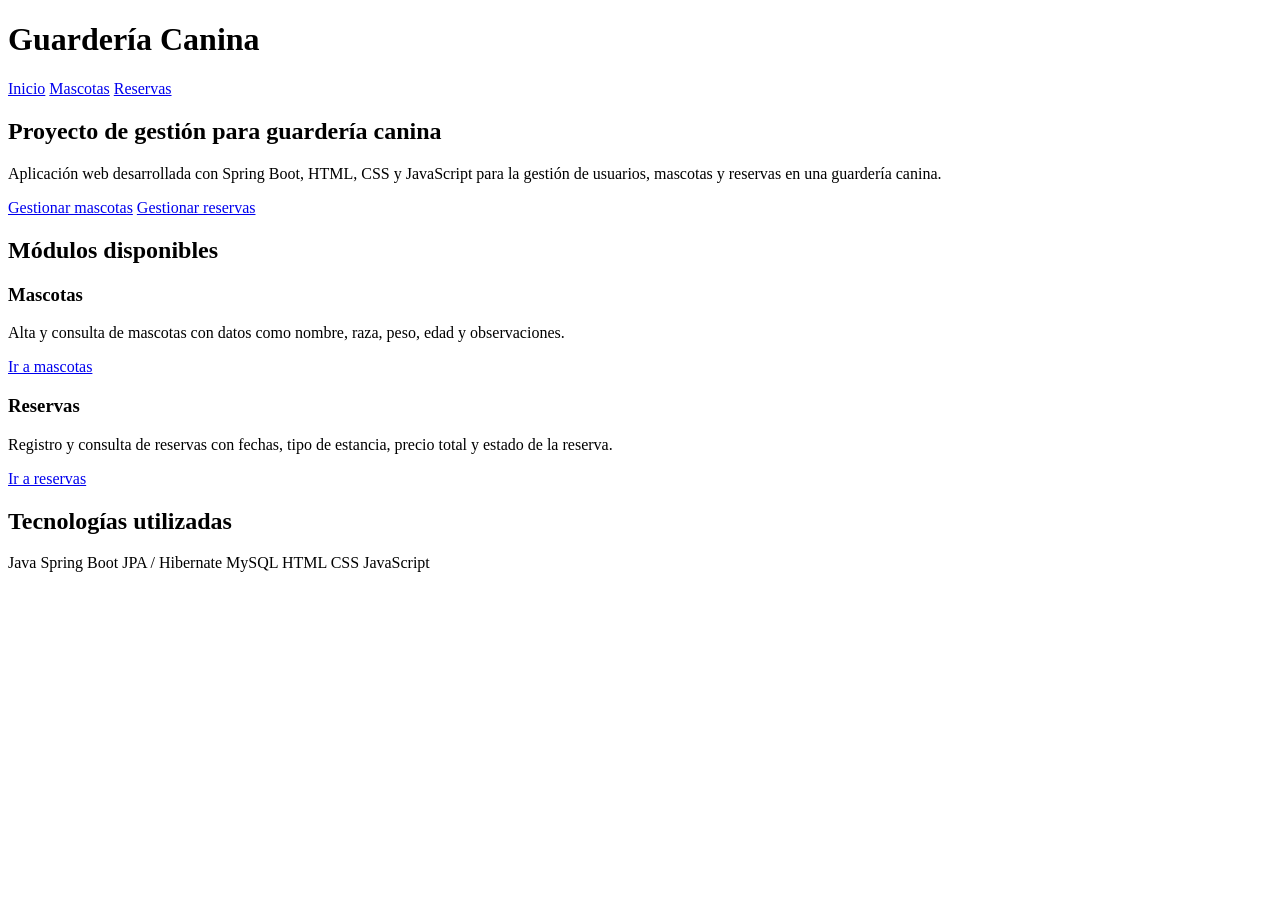
==== src/main/resources/static/index.html @ f05a2f2b "Primera versión proyecto final DAM" ====
<!DOCTYPE html>
<html lang="es">
<head>
    <meta charset="UTF-8">
    <meta name="viewport" content="width=device-width, initial-scale=1.0">
    <title>Guardería Canina</title>
    <link rel="stylesheet" href="/css/styles.css">
</head>
<body>

<header class="header">
    <div class="container">
        <h1>Guardería Canina</h1>
        <nav class="nav">
            <a href="/index.html" class="activo">Inicio</a>
            <a href="/mascotas.html">Mascotas</a>
            <a href="/reservas.html">Reservas</a>
        </nav>
    </div>
</header>

<main class="container">
    <section class="panel hero">
        <h2>Proyecto de gestión para guardería canina</h2>
        <p>
            Aplicación web desarrollada con Spring Boot, HTML, CSS y JavaScript
            para la gestión de usuarios, mascotas y reservas en una guardería canina.
        </p>

        <div class="hero-botones">
            <a href="/mascotas.html" class="btn-link">Gestionar mascotas</a>
            <a href="/reservas.html" class="btn-link">Gestionar reservas</a>
        </div>
    </section>

    <section class="panel">
        <h2>Módulos disponibles</h2>

        <div class="grid-inicio">
            <div class="card-inicio">
                <h3>Mascotas</h3>
                <p>
                    Alta y consulta de mascotas con datos como nombre, raza, peso,
                    edad y observaciones.
                </p>
                <a href="/mascotas.html" class="btn-link">Ir a mascotas</a>
            </div>

            <div class="card-inicio">
                <h3>Reservas</h3>
                <p>
                    Registro y consulta de reservas con fechas, tipo de estancia,
                    precio total y estado de la reserva.
                </p>
                <a href="/reservas.html" class="btn-link">Ir a reservas</a>
            </div>
        </div>
    </section>

    <section class="panel">
        <h2>Tecnologías utilizadas</h2>
        <div class="tecnologias">
            <span class="tag-tec">Java</span>
            <span class="tag-tec">Spring Boot</span>
            <span class="tag-tec">JPA / Hibernate</span>
            <span class="tag-tec">MySQL</span>
            <span class="tag-tec">HTML</span>
            <span class="tag-tec">CSS</span>
            <span class="tag-tec">JavaScript</span>
        </div>
    </section>
</main>

</body>
</html>
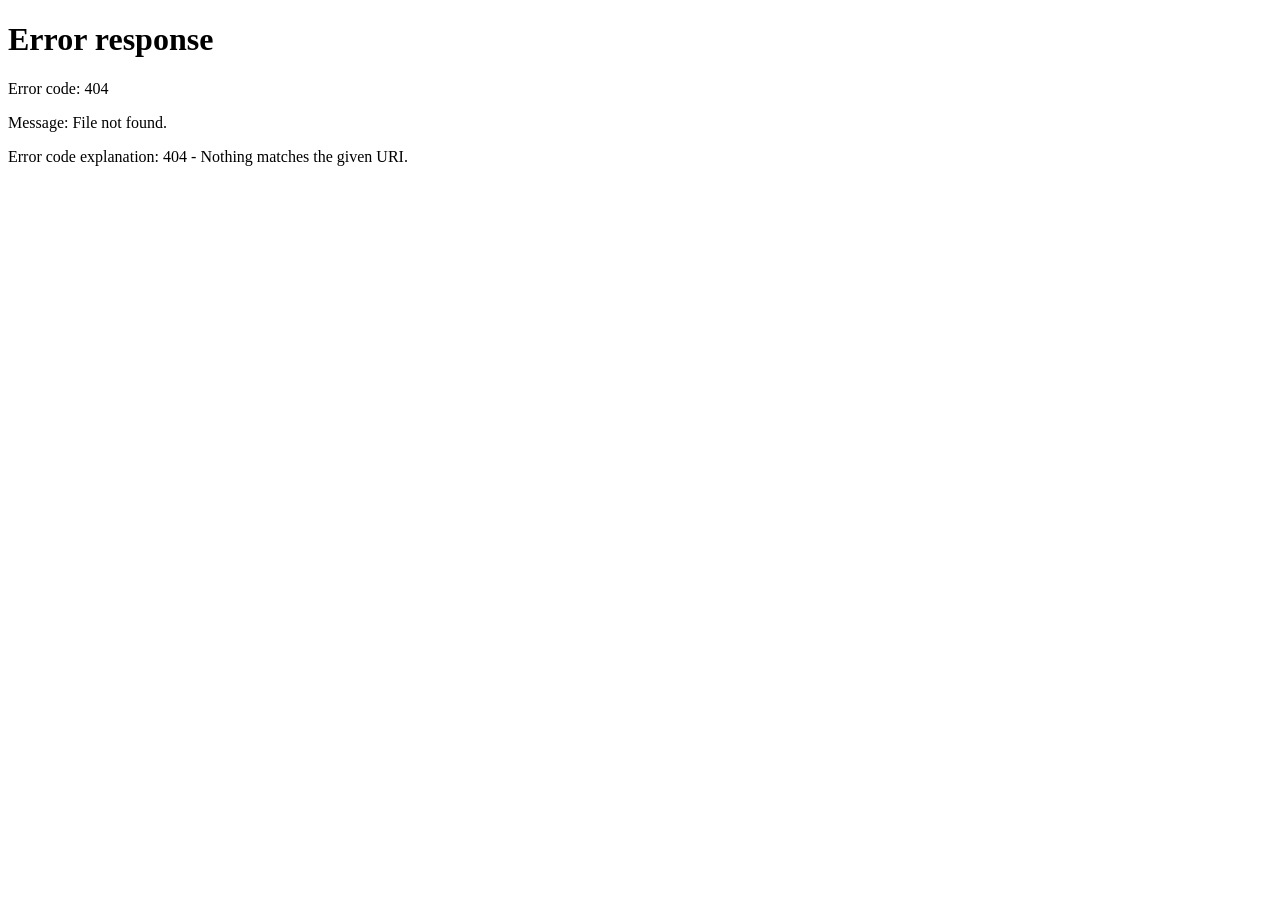
==== commit e36f0eea: "Entrega final proyecto DAM guarderia canina" ====
--- a/src/main/resources/static/index.html
+++ b/src/main/resources/static/index.html
@@ -2,74 +2,41 @@
 <html lang="es">
 <head>
     <meta charset="UTF-8">
-    <meta name="viewport" content="width=device-width, initial-scale=1.0">
     <title>Guardería Canina</title>
-    <link rel="stylesheet" href="/css/styles.css">
 </head>
 <body>
 
-<header class="header">
-    <div class="container">
-        <h1>Guardería Canina</h1>
-        <nav class="nav">
-            <a href="/index.html" class="activo">Inicio</a>
-            <a href="/mascotas.html">Mascotas</a>
-            <a href="/reservas.html">Reservas</a>
-        </nav>
-    </div>
-</header>
+<script>
+    const API_BASE = "http://localhost:8081";
 
-<main class="container">
-    <section class="panel hero">
-        <h2>Proyecto de gestión para guardería canina</h2>
-        <p>
-            Aplicación web desarrollada con Spring Boot, HTML, CSS y JavaScript
-            para la gestión de usuarios, mascotas y reservas en una guardería canina.
-        </p>
+    async function comprobarSesion() {
+        try {
+            const response = await fetch(`${API_BASE}/api/auth/me`, {
+                method: "GET",
+                credentials: "include"
+            });
 
-        <div class="hero-botones">
-            <a href="/mascotas.html" class="btn-link">Gestionar mascotas</a>
-            <a href="/reservas.html" class="btn-link">Gestionar reservas</a>
-        </div>
-    </section>
+            if (!response.ok) {
+                window.location.href = "/login.html";
+                return;
+            }
 
-    <section class="panel">
-        <h2>Módulos disponibles</h2>
+            const usuario = await response.json();
+            const rol = (usuario.rol || "").trim().toUpperCase();
 
-        <div class="grid-inicio">
-            <div class="card-inicio">
-                <h3>Mascotas</h3>
-                <p>
-                    Alta y consulta de mascotas con datos como nombre, raza, peso,
-                    edad y observaciones.
-                </p>
-                <a href="/mascotas.html" class="btn-link">Ir a mascotas</a>
-            </div>
+            if (rol === "ADMIN") {
+                window.location.href = "/admin.html";
+            } else {
+                window.location.href = "/cliente.html";
+            }
 
-            <div class="card-inicio">
-                <h3>Reservas</h3>
-                <p>
-                    Registro y consulta de reservas con fechas, tipo de estancia,
-                    precio total y estado de la reserva.
-                </p>
-                <a href="/reservas.html" class="btn-link">Ir a reservas</a>
-            </div>
-        </div>
-    </section>
+        } catch (error) {
+            window.location.href = "/login.html";
+        }
+    }
 
-    <section class="panel">
-        <h2>Tecnologías utilizadas</h2>
-        <div class="tecnologias">
-            <span class="tag-tec">Java</span>
-            <span class="tag-tec">Spring Boot</span>
-            <span class="tag-tec">JPA / Hibernate</span>
-            <span class="tag-tec">MySQL</span>
-            <span class="tag-tec">HTML</span>
-            <span class="tag-tec">CSS</span>
-            <span class="tag-tec">JavaScript</span>
-        </div>
-    </section>
-</main>
+    comprobarSesion();
+</script>
 
 </body>
 </html>
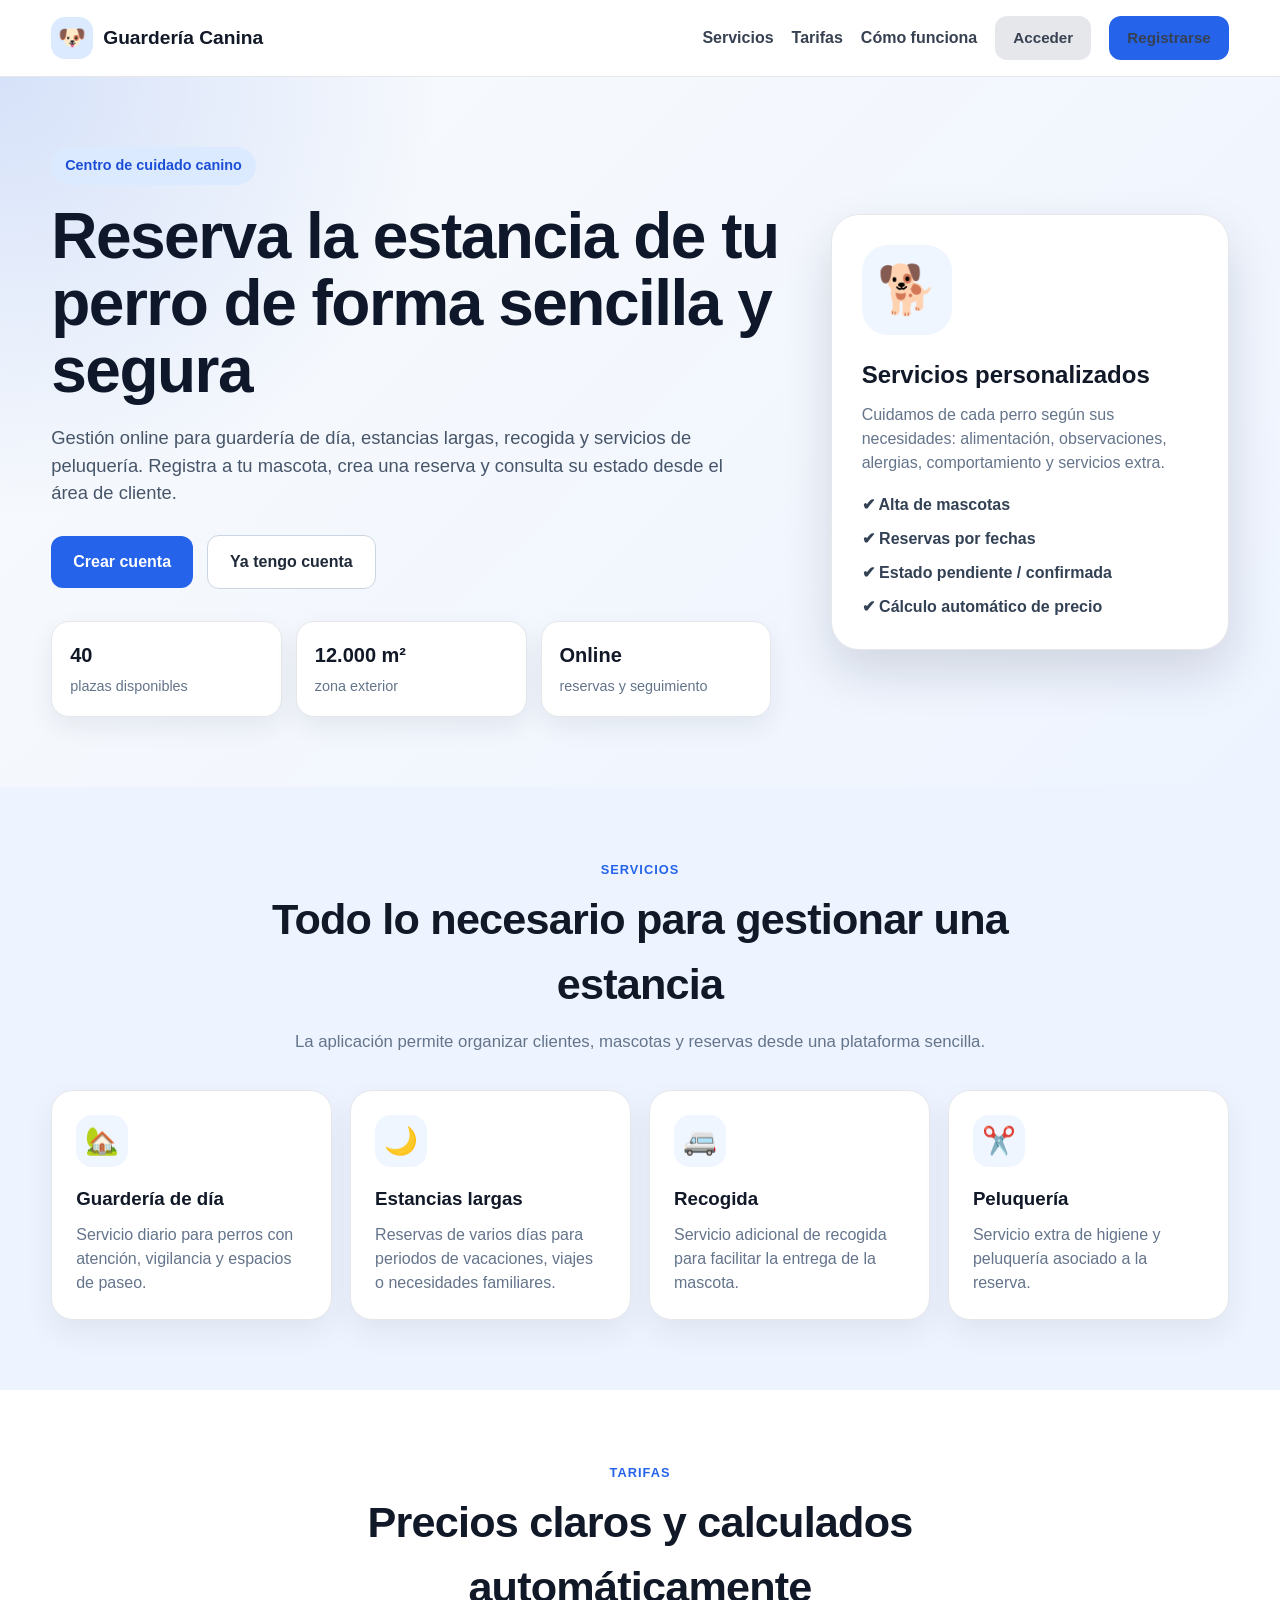
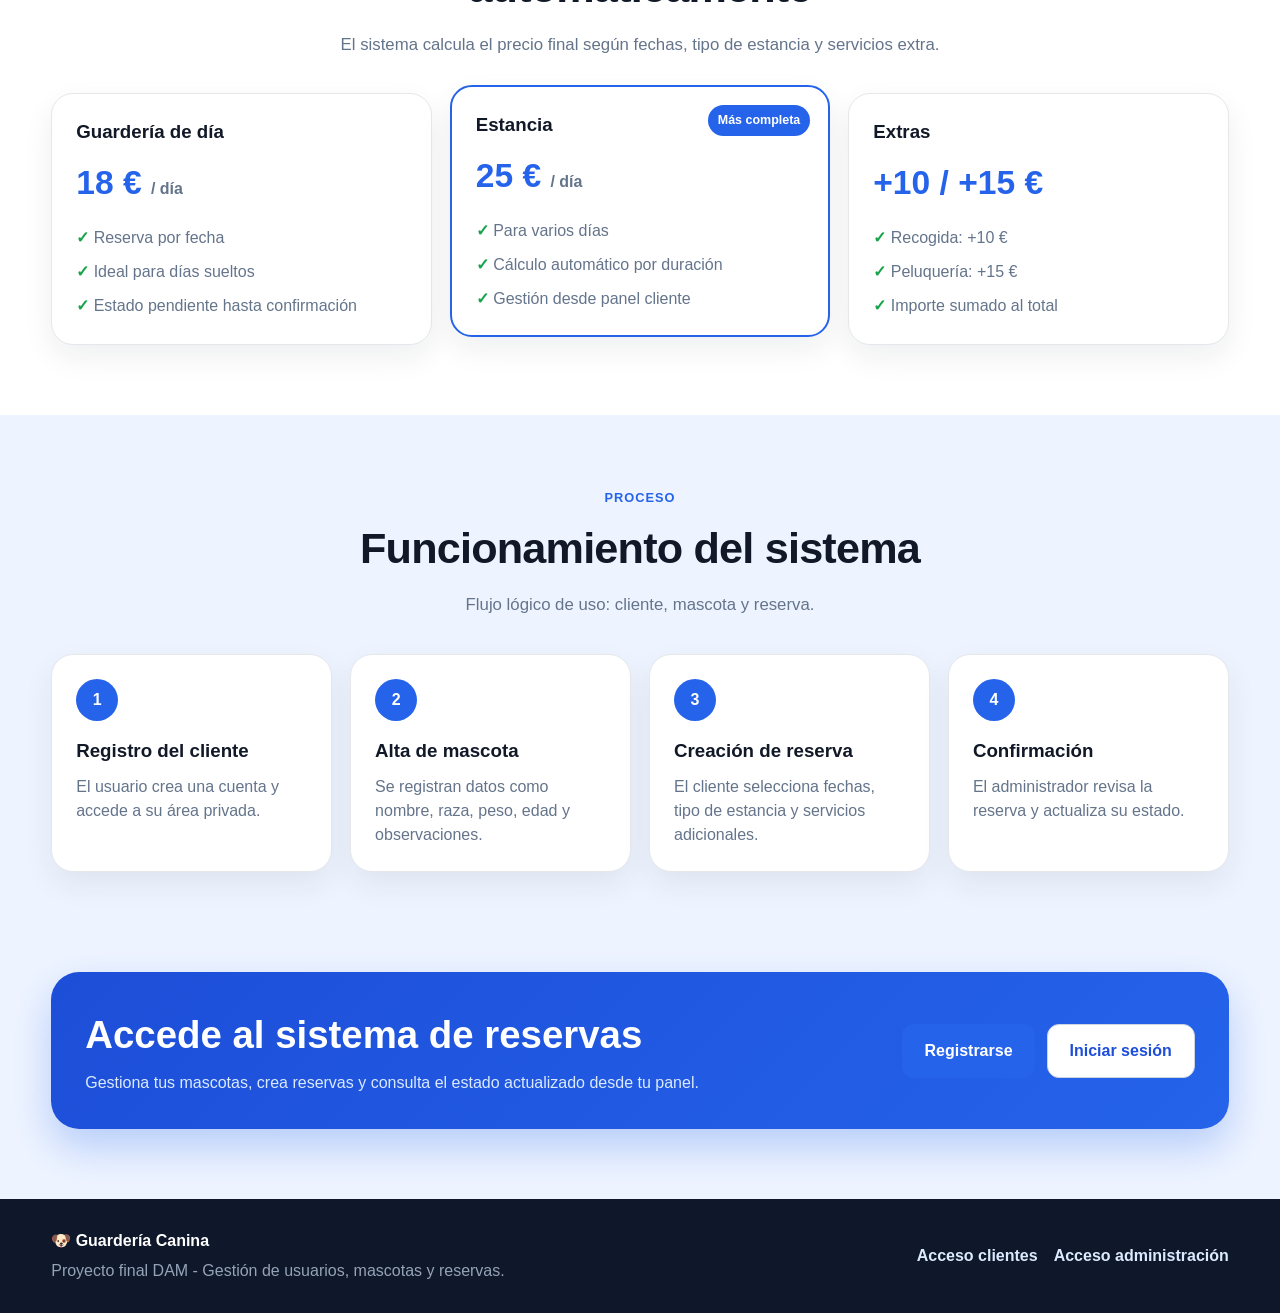
==== commit 862f09df: "Fix gitignore y limpieza proyecto" ====
--- a/src/main/resources/static/index.html
+++ b/src/main/resources/static/index.html
@@ -2,41 +2,224 @@
 <html lang="es">
 <head>
     <meta charset="UTF-8">
-    <title>Guardería Canina</title>
+    <meta name="viewport" content="width=device-width, initial-scale=1.0">
+    <title>Guardería Canina | Cuidado, reservas y estancias</title>
+
+    <link rel="stylesheet" href="css/styles.css">
 </head>
 <body>
 
-<script>
-    const API_BASE = "http://localhost:8081";
-
-    async function comprobarSesion() {
-        try {
-            const response = await fetch(`${API_BASE}/api/auth/me`, {
-                method: "GET",
-                credentials: "include"
-            });
-
-            if (!response.ok) {
-                window.location.href = "/login.html";
-                return;
-            }
-
-            const usuario = await response.json();
-            const rol = (usuario.rol || "").trim().toUpperCase();
-
-            if (rol === "ADMIN") {
-                window.location.href = "/admin.html";
-            } else {
-                window.location.href = "/cliente.html";
-            }
-
-        } catch (error) {
-            window.location.href = "/login.html";
-        }
-    }
-
-    comprobarSesion();
-</script>
+<header class="landing-header">
+    <div class="landing-container landing-nav">
+        <a href="index.html" class="landing-logo">
+            <span class="landing-logo-icon">🐶</span>
+            <span>Guardería Canina</span>
+        </a>
+
+        <nav class="landing-menu">
+            <a href="#servicios">Servicios</a>
+            <a href="#tarifas">Tarifas</a>
+            <a href="#funcionamiento">Cómo funciona</a>
+            <a href="login.html" class="btn btn-secondary">Acceder</a>
+            <a href="registro.html" class="btn btn-primary">Registrarse</a>
+        </nav>
+    </div>
+</header>
+
+<main>
+
+    <section class="landing-hero">
+        <div class="landing-container hero-grid">
+            <div class="hero-content">
+                <span class="hero-badge">Centro de cuidado canino</span>
+                <h1>Reserva la estancia de tu perro de forma sencilla y segura</h1>
+                <p>
+                    Gestión online para guardería de día, estancias largas, recogida y servicios de peluquería.
+                    Registra a tu mascota, crea una reserva y consulta su estado desde el área de cliente.
+                </p>
+
+                <div class="hero-actions">
+                    <a href="registro.html" class="btn btn-primary btn-lg">Crear cuenta</a>
+                    <a href="login.html" class="btn btn-outline btn-lg">Ya tengo cuenta</a>
+                </div>
+
+                <div class="hero-info">
+                    <div>
+                        <strong>40</strong>
+                        <span>plazas disponibles</span>
+                    </div>
+                    <div>
+                        <strong>12.000 m²</strong>
+                        <span>zona exterior</span>
+                    </div>
+                    <div>
+                        <strong>Online</strong>
+                        <span>reservas y seguimiento</span>
+                    </div>
+                </div>
+            </div>
+
+            <div class="hero-card">
+                <div class="hero-card-img">🐕</div>
+                <h2>Servicios personalizados</h2>
+                <p>
+                    Cuidamos de cada perro según sus necesidades: alimentación, observaciones,
+                    alergias, comportamiento y servicios extra.
+                </p>
+                <ul>
+                    <li>✔ Alta de mascotas</li>
+                    <li>✔ Reservas por fechas</li>
+                    <li>✔ Estado pendiente / confirmada</li>
+                    <li>✔ Cálculo automático de precio</li>
+                </ul>
+            </div>
+        </div>
+    </section>
+
+    <section id="servicios" class="landing-section">
+        <div class="landing-container">
+            <div class="section-heading">
+                <span>Servicios</span>
+                <h2>Todo lo necesario para gestionar una estancia</h2>
+                <p>La aplicación permite organizar clientes, mascotas y reservas desde una plataforma sencilla.</p>
+            </div>
+
+            <div class="landing-cards">
+                <article class="landing-card">
+                    <div class="card-icon">🏡</div>
+                    <h3>Guardería de día</h3>
+                    <p>Servicio diario para perros con atención, vigilancia y espacios de paseo.</p>
+                </article>
+
+                <article class="landing-card">
+                    <div class="card-icon">🌙</div>
+                    <h3>Estancias largas</h3>
+                    <p>Reservas de varios días para periodos de vacaciones, viajes o necesidades familiares.</p>
+                </article>
+
+                <article class="landing-card">
+                    <div class="card-icon">🚐</div>
+                    <h3>Recogida</h3>
+                    <p>Servicio adicional de recogida para facilitar la entrega de la mascota.</p>
+                </article>
+
+                <article class="landing-card">
+                    <div class="card-icon">✂️</div>
+                    <h3>Peluquería</h3>
+                    <p>Servicio extra de higiene y peluquería asociado a la reserva.</p>
+                </article>
+            </div>
+        </div>
+    </section>
+
+    <section id="tarifas" class="landing-section section-alt">
+        <div class="landing-container">
+            <div class="section-heading">
+                <span>Tarifas</span>
+                <h2>Precios claros y calculados automáticamente</h2>
+                <p>El sistema calcula el precio final según fechas, tipo de estancia y servicios extra.</p>
+            </div>
+
+            <div class="price-grid">
+                <article class="price-card">
+                    <h3>Guardería de día</h3>
+                    <p class="price">18 € <span>/ día</span></p>
+                    <ul>
+                        <li>Reserva por fecha</li>
+                        <li>Ideal para días sueltos</li>
+                        <li>Estado pendiente hasta confirmación</li>
+                    </ul>
+                </article>
+
+                <article class="price-card featured">
+                    <div class="featured-label">Más completa</div>
+                    <h3>Estancia</h3>
+                    <p class="price">25 € <span>/ día</span></p>
+                    <ul>
+                        <li>Para varios días</li>
+                        <li>Cálculo automático por duración</li>
+                        <li>Gestión desde panel cliente</li>
+                    </ul>
+                </article>
+
+                <article class="price-card">
+                    <h3>Extras</h3>
+                    <p class="price">+10 / +15 €</p>
+                    <ul>
+                        <li>Recogida: +10 €</li>
+                        <li>Peluquería: +15 €</li>
+                        <li>Importe sumado al total</li>
+                    </ul>
+                </article>
+            </div>
+        </div>
+    </section>
+
+    <section id="funcionamiento" class="landing-section">
+        <div class="landing-container">
+            <div class="section-heading">
+                <span>Proceso</span>
+                <h2>Funcionamiento del sistema</h2>
+                <p>Flujo lógico de uso: cliente, mascota y reserva.</p>
+            </div>
+
+            <div class="steps-grid">
+                <article class="step-card">
+                    <span>1</span>
+                    <h3>Registro del cliente</h3>
+                    <p>El usuario crea una cuenta y accede a su área privada.</p>
+                </article>
+
+                <article class="step-card">
+                    <span>2</span>
+                    <h3>Alta de mascota</h3>
+                    <p>Se registran datos como nombre, raza, peso, edad y observaciones.</p>
+                </article>
+
+                <article class="step-card">
+                    <span>3</span>
+                    <h3>Creación de reserva</h3>
+                    <p>El cliente selecciona fechas, tipo de estancia y servicios adicionales.</p>
+                </article>
+
+                <article class="step-card">
+                    <span>4</span>
+                    <h3>Confirmación</h3>
+                    <p>El administrador revisa la reserva y actualiza su estado.</p>
+                </article>
+            </div>
+        </div>
+    </section>
+
+    <section class="landing-section final-cta">
+        <div class="landing-container cta-box">
+            <div>
+                <h2>Accede al sistema de reservas</h2>
+                <p>Gestiona tus mascotas, crea reservas y consulta el estado actualizado desde tu panel.</p>
+            </div>
+
+            <div class="cta-actions">
+                <a href="registro.html" class="btn btn-primary btn-lg">Registrarse</a>
+                <a href="login.html" class="btn btn-outline btn-lg">Iniciar sesión</a>
+            </div>
+        </div>
+    </section>
+
+</main>
+
+<footer class="landing-footer">
+    <div class="landing-container footer-grid">
+        <div>
+            <strong>🐶 Guardería Canina</strong>
+            <p>Proyecto final DAM - Gestión de usuarios, mascotas y reservas.</p>
+        </div>
+
+        <div>
+            <a href="login.html">Acceso clientes</a>
+            <a href="login.html">Acceso administración</a>
+        </div>
+    </div>
+</footer>
 
 </body>
 </html>
--- a/src/main/resources/static/css/styles.css
+++ b/src/main/resources/static/css/styles.css
@@ -0,0 +1,1564 @@
+/* ============================
+   RESET / BASE
+============================ */
+
+* {
+    margin: 0;
+    padding: 0;
+    box-sizing: border-box;
+}
+
+html {
+    scroll-behavior: smooth;
+}
+
+body {
+    font-family: Arial, Helvetica, sans-serif;
+    background: #eef4ff;
+    color: #1f2937;
+    line-height: 1.5;
+}
+
+a {
+    text-decoration: none;
+}
+
+button,
+input,
+select,
+textarea {
+    font-family: inherit;
+}
+
+.oculto,
+.hidden {
+    display: none !important;
+}
+
+.container,
+.landing-container {
+    width: 92%;
+    max-width: 1180px;
+    margin: 0 auto;
+}
+
+/* ============================
+   BOTONES
+============================ */
+
+.btn {
+    display: inline-flex;
+    align-items: center;
+    justify-content: center;
+    gap: 8px;
+    border: none;
+    border-radius: 12px;
+    padding: 11px 18px;
+    font-weight: 700;
+    font-size: 0.95rem;
+    cursor: pointer;
+    transition: 0.2s ease;
+    text-decoration: none;
+    white-space: nowrap;
+}
+
+.btn:hover {
+    transform: translateY(-1px);
+}
+
+.btn-primary {
+    background-color: #2563eb;
+    color: #ffffff;
+}
+
+.btn-primary:hover {
+    background-color: #1d4ed8;
+}
+
+.btn-secondary,
+.btn-secundario {
+    background-color: #e5e7eb;
+    color: #1f2937;
+}
+
+.btn-secondary:hover,
+.btn-secundario:hover {
+    background-color: #d1d5db;
+}
+
+.btn-outline {
+    border: 1px solid #cbd5e1;
+    background-color: #ffffff;
+    color: #1f2937;
+}
+
+.btn-outline:hover {
+    background-color: #f8fafc;
+}
+
+.btn-danger {
+    background-color: #dc2626;
+    color: #ffffff;
+}
+
+.btn-danger:hover {
+    background-color: #b91c1c;
+}
+
+.btn-warning {
+    background-color: #f59e0b;
+    color: #ffffff;
+}
+
+.btn-warning:hover {
+    background-color: #d97706;
+}
+
+.btn-lg {
+    padding: 14px 22px;
+    font-size: 1rem;
+}
+
+/* ============================
+   LANDING / INDEX
+============================ */
+
+.landing-header {
+    position: sticky;
+    top: 0;
+    z-index: 50;
+    background-color: rgba(255, 255, 255, 0.96);
+    backdrop-filter: blur(12px);
+    border-bottom: 1px solid #e5e7eb;
+}
+
+.landing-nav {
+    min-height: 76px;
+    display: flex;
+    align-items: center;
+    justify-content: space-between;
+    gap: 20px;
+}
+
+.landing-logo {
+    display: flex;
+    align-items: center;
+    gap: 10px;
+    color: #111827;
+    font-weight: 800;
+    font-size: 1.2rem;
+}
+
+.landing-logo-icon {
+    width: 42px;
+    height: 42px;
+    display: inline-flex;
+    align-items: center;
+    justify-content: center;
+    background-color: #dbeafe;
+    border-radius: 14px;
+    font-size: 1.4rem;
+}
+
+.landing-menu {
+    display: flex;
+    align-items: center;
+    gap: 18px;
+    flex-wrap: wrap;
+}
+
+.landing-menu a {
+    color: #374151;
+    font-weight: 700;
+}
+
+.landing-menu a:hover {
+    color: #2563eb;
+}
+
+.landing-hero {
+    padding: 70px 0;
+    background:
+        radial-gradient(circle at top left, rgba(37, 99, 235, 0.16), transparent 30%),
+        linear-gradient(135deg, #f8fafc, #eef4ff);
+}
+
+.hero-grid {
+    display: grid;
+    grid-template-columns: 1.3fr 0.7fr;
+    gap: 40px;
+    align-items: center;
+}
+
+.hero-content h1 {
+    max-width: 760px;
+    margin-bottom: 20px;
+    color: #0f172a;
+    font-size: clamp(2.2rem, 5vw, 4.4rem);
+    line-height: 1.05;
+    letter-spacing: -1.5px;
+}
+
+.hero-content p {
+    max-width: 680px;
+    color: #475569;
+    font-size: 1.15rem;
+    margin-bottom: 28px;
+}
+
+.hero-badge {
+    display: inline-flex;
+    margin-bottom: 18px;
+    padding: 8px 14px;
+    border-radius: 999px;
+    background-color: #dbeafe;
+    color: #1d4ed8;
+    font-weight: 800;
+    font-size: 0.9rem;
+}
+
+.hero-actions {
+    display: flex;
+    align-items: center;
+    gap: 14px;
+    flex-wrap: wrap;
+    margin-bottom: 32px;
+}
+
+.hero-info {
+    display: grid;
+    grid-template-columns: repeat(3, minmax(120px, 1fr));
+    gap: 14px;
+    max-width: 720px;
+}
+
+.hero-info div {
+    background-color: #ffffff;
+    border: 1px solid #e5e7eb;
+    border-radius: 18px;
+    padding: 18px;
+    box-shadow: 0 10px 26px rgba(15, 23, 42, 0.07);
+}
+
+.hero-info strong {
+    display: block;
+    color: #111827;
+    font-size: 1.25rem;
+    margin-bottom: 4px;
+}
+
+.hero-info span {
+    color: #64748b;
+    font-size: 0.9rem;
+}
+
+.hero-card {
+    background-color: #ffffff;
+    border: 1px solid #e5e7eb;
+    border-radius: 28px;
+    padding: 30px;
+    box-shadow: 0 22px 50px rgba(15, 23, 42, 0.14);
+}
+
+.hero-card-img {
+    width: 90px;
+    height: 90px;
+    display: flex;
+    align-items: center;
+    justify-content: center;
+    margin-bottom: 22px;
+    border-radius: 26px;
+    background-color: #eff6ff;
+    font-size: 3rem;
+}
+
+.hero-card h2 {
+    color: #111827;
+    margin-bottom: 10px;
+}
+
+.hero-card p {
+    color: #64748b;
+    margin-bottom: 18px;
+}
+
+.hero-card ul {
+    list-style: none;
+    display: grid;
+    gap: 10px;
+}
+
+.hero-card li {
+    color: #334155;
+    font-weight: 700;
+}
+
+.landing-section {
+    padding: 70px 0;
+}
+
+.section-alt {
+    background-color: #ffffff;
+}
+
+.section-heading {
+    max-width: 760px;
+    margin: 0 auto 36px auto;
+    text-align: center;
+}
+
+.section-heading span {
+    display: inline-block;
+    margin-bottom: 8px;
+    color: #2563eb;
+    font-weight: 800;
+    text-transform: uppercase;
+    letter-spacing: 0.08em;
+    font-size: 0.8rem;
+}
+
+.section-heading h2 {
+    color: #111827;
+    font-size: clamp(1.8rem, 4vw, 2.7rem);
+    margin-bottom: 12px;
+    letter-spacing: -0.8px;
+}
+
+.section-heading p {
+    color: #64748b;
+    font-size: 1.05rem;
+}
+
+.landing-cards {
+    display: grid;
+    grid-template-columns: repeat(4, 1fr);
+    gap: 18px;
+}
+
+.landing-card,
+.price-card,
+.step-card {
+    background-color: #ffffff;
+    border: 1px solid #e5e7eb;
+    border-radius: 22px;
+    padding: 24px;
+    box-shadow: 0 12px 30px rgba(15, 23, 42, 0.07);
+}
+
+.card-icon {
+    width: 52px;
+    height: 52px;
+    display: flex;
+    align-items: center;
+    justify-content: center;
+    margin-bottom: 18px;
+    border-radius: 16px;
+    background-color: #eff6ff;
+    font-size: 1.7rem;
+}
+
+.landing-card h3,
+.price-card h3,
+.step-card h3 {
+    color: #111827;
+    margin-bottom: 10px;
+}
+
+.landing-card p,
+.price-card li,
+.step-card p {
+    color: #64748b;
+}
+
+.price-grid {
+    display: grid;
+    grid-template-columns: repeat(3, 1fr);
+    gap: 18px;
+}
+
+.price-card {
+    position: relative;
+}
+
+.price-card.featured {
+    border: 2px solid #2563eb;
+    transform: translateY(-8px);
+}
+
+.featured-label {
+    position: absolute;
+    top: 18px;
+    right: 18px;
+    background-color: #2563eb;
+    color: #ffffff;
+    border-radius: 999px;
+    padding: 6px 10px;
+    font-size: 0.78rem;
+    font-weight: 800;
+}
+
+.price {
+    color: #2563eb;
+    font-size: 2.1rem;
+    font-weight: 900;
+    margin: 12px 0 18px 0;
+}
+
+.price span {
+    color: #64748b;
+    font-size: 1rem;
+    font-weight: 700;
+}
+
+.price-card ul {
+    list-style: none;
+    display: grid;
+    gap: 10px;
+}
+
+.price-card li::before {
+    content: "✓ ";
+    color: #16a34a;
+    font-weight: 900;
+}
+
+.steps-grid {
+    display: grid;
+    grid-template-columns: repeat(4, 1fr);
+    gap: 18px;
+}
+
+.step-card span {
+    width: 42px;
+    height: 42px;
+    display: inline-flex;
+    align-items: center;
+    justify-content: center;
+    margin-bottom: 16px;
+    border-radius: 50%;
+    background-color: #2563eb;
+    color: #ffffff;
+    font-weight: 900;
+}
+
+.final-cta {
+    padding-top: 30px;
+}
+
+.cta-box {
+    display: flex;
+    align-items: center;
+    justify-content: space-between;
+    gap: 24px;
+    padding: 34px;
+    border-radius: 28px;
+    background: linear-gradient(135deg, #1d4ed8, #2563eb);
+    color: #ffffff;
+    box-shadow: 0 18px 40px rgba(37, 99, 235, 0.28);
+}
+
+.cta-box h2 {
+    font-size: clamp(1.6rem, 4vw, 2.4rem);
+    margin-bottom: 8px;
+}
+
+.cta-box p {
+    color: #dbeafe;
+}
+
+.cta-actions {
+    display: flex;
+    gap: 12px;
+    flex-wrap: wrap;
+}
+
+.cta-box .btn-outline {
+    background-color: #ffffff;
+    color: #1d4ed8;
+}
+
+.landing-footer {
+    background-color: #0f172a;
+    color: #ffffff;
+    padding: 30px 0;
+}
+
+.footer-grid {
+    display: flex;
+    align-items: center;
+    justify-content: space-between;
+    gap: 20px;
+}
+
+.footer-grid p {
+    margin-top: 6px;
+    color: #94a3b8;
+}
+
+.footer-grid div:last-child {
+    display: flex;
+    gap: 16px;
+    flex-wrap: wrap;
+}
+
+.footer-grid a {
+    color: #dbeafe;
+    font-weight: 700;
+}
+
+/* ============================
+   FORMULARIOS GENERALES
+============================ */
+
+.panel {
+    background: #ffffff;
+    border-radius: 16px;
+    padding: 25px;
+    margin-bottom: 25px;
+    box-shadow: 0 8px 22px rgba(15, 23, 42, 0.08);
+}
+
+.formulario,
+.form-grid {
+    display: grid;
+    grid-template-columns: repeat(2, 1fr);
+    gap: 18px;
+}
+
+.form-group {
+    display: flex;
+    flex-direction: column;
+}
+
+.form-group.full,
+.form-group.full-width,
+.full-width {
+    grid-column: 1 / -1;
+}
+
+label {
+    margin-bottom: 8px;
+    font-weight: 700;
+    color: #1f2937;
+}
+
+input,
+select,
+textarea {
+    width: 100%;
+    padding: 12px 13px;
+    border: 1px solid #cbd5e1;
+    border-radius: 12px;
+    outline: none;
+    font-size: 0.95rem;
+    background-color: #ffffff;
+    transition: 0.2s ease;
+}
+
+input:focus,
+select:focus,
+textarea:focus {
+    border-color: #2563eb;
+    box-shadow: 0 0 0 3px rgba(37, 99, 235, 0.15);
+}
+
+textarea {
+    resize: vertical;
+    min-height: 100px;
+}
+
+.form-help {
+    display: block;
+    margin-top: 8px;
+    color: #64748b;
+    font-size: 0.88rem;
+    line-height: 1.4;
+}
+
+.mensaje,
+.message {
+    margin-top: 18px;
+    padding: 14px;
+    border-radius: 12px;
+    font-weight: 700;
+}
+
+.mensaje.ok,
+.message.success {
+    background-color: #dcfce7;
+    color: #166534;
+    border: 1px solid #86efac;
+}
+
+.mensaje.error,
+.message.error {
+    background-color: #fee2e2;
+    color: #991b1b;
+    border: 1px solid #fca5a5;
+}
+
+.mensaje.info,
+.mensaje.aviso {
+    background-color: #dbeafe;
+    color: #1d4ed8;
+    border: 1px solid #93c5fd;
+}
+
+/* ============================
+   AUTH LOGIN / REGISTRO
+============================ */
+
+.auth-wrapper {
+    min-height: calc(100vh - 140px);
+    display: flex;
+    align-items: center;
+    justify-content: center;
+    padding: 40px 20px;
+}
+
+.auth-card {
+    width: 100%;
+    max-width: 420px;
+    background: #ffffff;
+    padding: 32px;
+    border-radius: 22px;
+    box-shadow: 0 20px 50px rgba(0,0,0,0.1);
+}
+
+.auth-header {
+    text-align: center;
+    margin-bottom: 25px;
+}
+
+.auth-header h1 {
+    font-size: 1.8rem;
+    margin-bottom: 8px;
+}
+
+.auth-header p {
+    color: #64748b;
+}
+
+.auth-form {
+    display: flex;
+    flex-direction: column;
+    gap: 16px;
+}
+
+.auth-links {
+    margin-top: 14px;
+    text-align: center;
+}
+
+.link-button {
+    border: none;
+    background: transparent;
+    color: #2563eb;
+    font-weight: 700;
+    cursor: pointer;
+    font-size: 0.95rem;
+}
+
+.link-button:hover {
+    text-decoration: underline;
+}
+
+.auth-footer {
+    margin-top: 20px;
+    text-align: center;
+}
+
+.auth-footer p {
+    margin-bottom: 5px;
+}
+
+.auth-footer a {
+    color: #2563eb;
+    font-weight: bold;
+}
+
+.auth-footer a:hover {
+    text-decoration: underline;
+}
+
+.mensaje-login,
+.mensaje-registro {
+    margin-top: 15px;
+    font-weight: bold;
+    text-align: center;
+}
+
+.mensaje-login.error,
+.mensaje-registro.error {
+    color: #dc2626;
+}
+
+.mensaje-login.ok,
+.mensaje-registro.ok {
+    color: #16a34a;
+}
+
+.mensaje-login.info,
+.mensaje-registro.info {
+    color: #1d4ed8;
+}
+
+/* ============================
+   CLIENTE FINAL
+============================ */
+
+.cliente-header {
+    width: 100%;
+    min-height: 78px;
+    padding: 16px 4%;
+    background-color: rgba(255, 255, 255, 0.98);
+    backdrop-filter: blur(12px);
+    border-bottom: 1px solid #dbe3ee;
+    display: flex;
+    align-items: center;
+    justify-content: space-between;
+    gap: 24px;
+    position: sticky;
+    top: 0;
+    z-index: 40;
+    box-shadow: 0 8px 24px rgba(15, 23, 42, 0.04);
+}
+
+.cliente-header__brand p {
+    color: #64748b;
+    font-size: 0.92rem;
+    margin-top: 4px;
+}
+
+.cliente-header__actions {
+    display: flex;
+    align-items: center;
+    gap: 12px;
+    flex-wrap: wrap;
+}
+
+.usuario-logueado {
+    font-weight: 800;
+    color: #334155;
+    background-color: #f8fafc;
+    border: 1px solid #e5e7eb;
+    padding: 9px 13px;
+    border-radius: 999px;
+}
+
+.cliente-main {
+    width: 96%;
+    max-width: 1520px;
+    margin: 0 auto;
+    padding: 34px 0 72px;
+}
+
+.cliente-hero {
+    display: grid;
+    grid-template-columns: minmax(0, 2fr) minmax(340px, 0.8fr);
+    gap: 32px;
+    align-items: stretch;
+    margin-bottom: 30px;
+    padding: 44px;
+    border-radius: 32px;
+    background:
+        radial-gradient(circle at top left, rgba(37, 99, 235, 0.18), transparent 34%),
+        linear-gradient(135deg, #ffffff, #eef4ff);
+    border: 1px solid #bfdbfe;
+    box-shadow: 0 20px 48px rgba(15, 23, 42, 0.10);
+}
+
+.cliente-hero__content {
+    max-width: 980px;
+}
+
+.cliente-hero h1 {
+    font-size: clamp(2.4rem, 4vw, 3.8rem);
+    color: #0f172a;
+    margin-bottom: 14px;
+    letter-spacing: -1.3px;
+    line-height: 1.08;
+}
+
+.cliente-hero p {
+    max-width: 900px;
+    color: #475569;
+    font-size: 1.1rem;
+}
+
+.cliente-hero__card {
+    height: 100%;
+    background-color: #ffffff;
+    border: 1px solid #bfdbfe;
+    border-radius: 28px;
+    padding: 30px;
+    box-shadow: 0 16px 34px rgba(37, 99, 235, 0.13);
+    display: flex;
+    flex-direction: column;
+    justify-content: center;
+}
+
+.cliente-hero__card span {
+    width: 64px;
+    height: 64px;
+    display: flex;
+    align-items: center;
+    justify-content: center;
+    margin-bottom: 18px;
+    border-radius: 20px;
+    background-color: #eff6ff;
+    font-size: 2.2rem;
+}
+
+.cliente-hero__card strong {
+    display: block;
+    color: #0f172a;
+    font-size: 1.16rem;
+    margin-bottom: 8px;
+}
+
+.cliente-hero__card p {
+    color: #64748b;
+    font-size: 0.96rem;
+}
+
+.section-kicker {
+    display: inline-block;
+    margin-bottom: 7px;
+    color: #2563eb;
+    font-size: 0.76rem;
+    font-weight: 900;
+    text-transform: uppercase;
+    letter-spacing: 0.08em;
+}
+
+.cliente-resumen,
+.cliente-panel {
+    background-color: #ffffff;
+    border: 1px solid #dbe3ee;
+    border-radius: 28px;
+    padding: 30px;
+    box-shadow: 0 16px 38px rgba(15, 23, 42, 0.08);
+}
+
+.cliente-resumen {
+    margin-bottom: 30px;
+}
+
+.cliente-section-header {
+    display: flex;
+    justify-content: space-between;
+    align-items: flex-start;
+    gap: 18px;
+    margin-bottom: 24px;
+}
+
+.cliente-section-header h2 {
+    color: #111827;
+    font-size: 1.38rem;
+    margin-bottom: 5px;
+}
+
+.cliente-section-header p,
+#ultimaActualizacion {
+    color: #64748b;
+}
+
+.cliente-stats-grid {
+    display: grid;
+    grid-template-columns: repeat(5, minmax(0, 1fr));
+    gap: 18px;
+}
+
+.cliente-stat-card {
+    min-height: 126px;
+    padding: 22px;
+    border-radius: 22px;
+    background-color: #f8fafc;
+    border: 1px solid #e5e7eb;
+    transition: 0.2s ease;
+    display: flex;
+    flex-direction: column;
+    justify-content: space-between;
+}
+
+.cliente-stat-card:hover {
+    transform: translateY(-2px);
+}
+
+.cliente-stat-card span {
+    display: block;
+    color: #64748b;
+    font-weight: 800;
+    margin-bottom: 8px;
+}
+
+.cliente-stat-card strong {
+    color: #0f172a;
+    font-size: 2.25rem;
+    line-height: 1;
+}
+
+.stat-pendiente {
+    background-color: #fff7ed;
+    border-color: #fed7aa;
+}
+
+.stat-confirmada {
+    background-color: #eff6ff;
+    border-color: #bfdbfe;
+}
+
+.stat-cancelada {
+    background-color: #fef2f2;
+    border-color: #fecaca;
+}
+
+.stat-finalizada {
+    background-color: #f3f4f6;
+    border-color: #d1d5db;
+}
+
+.stat-clickable {
+    cursor: pointer;
+}
+
+.stat-clickable:hover {
+    border-color: #2563eb;
+    box-shadow: 0 14px 30px rgba(37, 99, 235, 0.14);
+}
+
+.cliente-grid {
+    display: grid;
+    gap: 30px;
+    align-items: start;
+}
+
+.cliente-grid-superior {
+    grid-template-columns: minmax(380px, 0.82fr) minmax(580px, 1.18fr);
+    margin-bottom: 30px;
+}
+
+.cliente-reservas-full {
+    margin-top: 30px;
+}
+
+.cliente-form {
+    margin-bottom: 24px;
+    padding: 24px;
+    background-color: #f8fafc;
+    border: 1px solid #e5e7eb;
+    border-radius: 24px;
+}
+
+.cliente-form-actions {
+    display: flex;
+    gap: 12px;
+    flex-wrap: wrap;
+    margin-top: 18px;
+}
+
+.checkbox-card {
+    background-color: #ffffff;
+    border: 1px solid #e5e7eb;
+    border-radius: 18px;
+    padding: 16px;
+}
+
+.checkbox-card label {
+    display: flex;
+    align-items: flex-start;
+    gap: 12px;
+    cursor: pointer;
+    margin: 0;
+}
+
+.checkbox-card input {
+    width: auto;
+    margin-top: 4px;
+}
+
+.checkbox-card span {
+    display: grid;
+    gap: 3px;
+}
+
+.checkbox-card small {
+    color: #64748b;
+}
+
+.cliente-lista-cards {
+    display: grid;
+    gap: 16px;
+}
+
+.card-item {
+    background-color: #ffffff;
+    border: 1px solid #e5e7eb;
+    border-radius: 22px;
+    padding: 22px;
+    box-shadow: 0 9px 24px rgba(15, 23, 42, 0.06);
+    transition: 0.2s ease;
+}
+
+.card-item:hover {
+    transform: translateY(-2px);
+    box-shadow: 0 14px 30px rgba(15, 23, 42, 0.09);
+}
+
+.card-item h4 {
+    color: #111827;
+    margin-bottom: 11px;
+    font-size: 1.05rem;
+}
+
+.card-item h4::before {
+    content: "🐶 ";
+}
+
+.card-item p {
+    color: #475569;
+    margin-bottom: 7px;
+}
+
+.card-actions {
+    display: flex;
+    gap: 10px;
+    flex-wrap: wrap;
+    margin-top: 15px;
+}
+
+.perfil-card {
+    min-height: 190px;
+    background: linear-gradient(135deg, #ffffff, #f8fafc);
+}
+
+.perfil-card h4::before {
+    content: "👤 ";
+}
+
+#formPerfil {
+    border-left: 5px solid #2563eb;
+}
+
+#formPerfil input[readonly] {
+    background-color: #f1f5f9;
+    color: #64748b;
+    cursor: not-allowed;
+}
+
+#formPerfil .cliente-form-actions {
+    justify-content: flex-start;
+}
+
+.reservas-layout {
+    display: grid;
+    grid-template-columns: minmax(560px, 1.15fr) minmax(390px, 0.85fr);
+    gap: 30px;
+    align-items: start;
+}
+
+.reserva-form-horizontal {
+    margin-bottom: 0;
+}
+
+.reserva-side-info {
+    display: grid;
+    gap: 20px;
+    align-content: start;
+}
+
+.reserva-side-info .ocupacion-resumen,
+.reserva-side-info .precio-resumen {
+    margin-top: 0;
+}
+
+.reservas-listado {
+    margin-top: 30px;
+    display: grid;
+    grid-template-columns: repeat(3, minmax(280px, 1fr));
+    gap: 20px;
+}
+
+.select-filtro {
+    width: auto;
+    min-width: 180px;
+}
+
+.precio-resumen {
+    margin-top: 22px;
+    background: linear-gradient(135deg, #f8fafc, #eff6ff);
+    border: 1px solid #dbeafe;
+    border-radius: 24px;
+    padding: 24px;
+}
+
+.precio-resumen h3 {
+    color: #111827;
+    margin-bottom: 14px;
+}
+
+.precio-linea,
+.precio-total {
+    display: flex;
+    justify-content: space-between;
+    gap: 12px;
+    padding: 10px 0;
+    border-bottom: 1px solid #e5e7eb;
+}
+
+.precio-linea span,
+.precio-total span {
+    color: #475569;
+}
+
+.precio-linea strong {
+    color: #111827;
+}
+
+.precio-total {
+    margin-top: 6px;
+    border-bottom: none;
+    font-size: 1.15rem;
+}
+
+.precio-total strong {
+    color: #2563eb;
+    font-size: 1.4rem;
+}
+
+.precio-resumen p {
+    margin-top: 12px;
+    color: #64748b;
+    font-size: 0.9rem;
+}
+
+.ocupacion-resumen {
+    margin-top: 22px;
+    border-radius: 24px;
+    padding: 24px;
+    border: 1px solid #dbeafe;
+    background: linear-gradient(135deg, #ffffff, #eff6ff);
+    box-shadow: 0 8px 22px rgba(15, 23, 42, 0.055);
+}
+
+.ocupacion-resumen h3 {
+    color: #111827;
+    margin-bottom: 8px;
+}
+
+.ocupacion-resumen p {
+    color: #475569;
+    margin-top: 6px;
+}
+
+.ocupacion-datos {
+    display: grid;
+    grid-template-columns: repeat(3, 1fr);
+    gap: 12px;
+    margin-top: 16px;
+}
+
+.ocupacion-datos div {
+    background-color: #ffffff;
+    border: 1px solid #e5e7eb;
+    border-radius: 18px;
+    padding: 15px;
+}
+
+.ocupacion-datos span {
+    display: block;
+    color: #64748b;
+    font-size: 0.82rem;
+    font-weight: 800;
+    margin-bottom: 6px;
+}
+
+.ocupacion-datos strong {
+    color: #0f172a;
+    font-size: 1.55rem;
+}
+
+.ocupacion-detalle {
+    margin-top: 12px;
+    font-size: 0.9rem;
+}
+
+.ocupacion-neutral {
+    border-color: #dbeafe;
+    background: linear-gradient(135deg, #ffffff, #eff6ff);
+}
+
+.ocupacion-ok {
+    border-color: #86efac;
+    background: linear-gradient(135deg, #ffffff, #f0fdf4);
+}
+
+.ocupacion-ok .ocupacion-datos strong {
+    color: #166534;
+}
+
+.ocupacion-error {
+    border-color: #fca5a5;
+    background: linear-gradient(135deg, #ffffff, #fef2f2);
+}
+
+.ocupacion-error .ocupacion-datos strong {
+    color: #991b1b;
+}
+
+.card-header-reserva {
+    display: flex;
+    align-items: center;
+    justify-content: space-between;
+    gap: 10px;
+    margin-bottom: 12px;
+}
+
+.estado-badge {
+    display: inline-flex;
+    align-items: center;
+    justify-content: center;
+    border-radius: 999px;
+    padding: 6px 10px;
+    font-size: 0.72rem;
+    font-weight: 900;
+}
+
+.estado-pendiente {
+    background-color: #fff7ed;
+    color: #c2410c;
+    border: 1px solid #fed7aa;
+}
+
+.estado-confirmada {
+    background-color: #dbeafe;
+    color: #1d4ed8;
+    border: 1px solid #93c5fd;
+}
+
+.estado-cancelada {
+    background-color: #fee2e2;
+    color: #991b1b;
+    border: 1px solid #fca5a5;
+}
+
+.estado-finalizada {
+    background-color: #e5e7eb;
+    color: #374151;
+    border: 1px solid #d1d5db;
+}
+
+.estado-default {
+    background-color: #f3f4f6;
+    color: #374151;
+}
+
+.estado-texto {
+    margin-top: 12px;
+    padding: 12px;
+    border-radius: 14px;
+    font-weight: 700;
+}
+
+.estado-texto--pendiente {
+    background-color: #fff7ed;
+    color: #c2410c;
+    border: 1px solid #fed7aa;
+}
+
+.estado-texto--confirmada {
+    background-color: #eff6ff;
+    color: #1d4ed8;
+    border: 1px solid #93c5fd;
+}
+
+.estado-texto--cancelada {
+    background-color: #fef2f2;
+    color: #991b1b;
+    border: 1px solid #fca5a5;
+}
+
+.estado-texto--finalizada {
+    background-color: #f3f4f6;
+    color: #374151;
+    border: 1px solid #d1d5db;
+}
+
+.zona-mensajes {
+    position: fixed;
+    right: 20px;
+    bottom: 20px;
+    z-index: 200;
+    display: grid;
+    gap: 10px;
+    max-width: 360px;
+}
+
+.zona-mensajes .mensaje,
+.zona-mensajes .message {
+    box-shadow: 0 14px 30px rgba(15, 23, 42, 0.18);
+}
+
+/* ============================
+   TARJETAS / LISTADOS ANTIGUOS
+============================ */
+
+.cabecera-listado {
+    display: flex;
+    justify-content: space-between;
+    align-items: center;
+    gap: 16px;
+    margin-bottom: 20px;
+    flex-wrap: wrap;
+}
+
+.grid-reservas,
+.grid-inicio {
+    display: grid;
+    grid-template-columns: repeat(auto-fit, minmax(280px, 1fr));
+    gap: 18px;
+}
+
+.card-reserva,
+.card-inicio,
+.card {
+    background-color: #ffffff;
+    border: 1px solid #dbe3ee;
+    border-radius: 16px;
+    padding: 20px;
+    box-shadow: 0 8px 22px rgba(15, 23, 42, 0.06);
+}
+
+.badge {
+    display: inline-block;
+    padding: 6px 11px;
+    border-radius: 999px;
+    font-size: 13px;
+    font-weight: 800;
+}
+
+.badge-pendiente {
+    background-color: #fff7ed;
+    color: #c2410c;
+}
+
+.badge-confirmada {
+    background-color: #dcfce7;
+    color: #166534;
+}
+
+.badge-cancelada {
+    background-color: #fee2e2;
+    color: #991b1b;
+}
+
+.badge-finalizada {
+    background-color: #e5e7eb;
+    color: #374151;
+}
+
+/* ============================
+   RESPONSIVE
+============================ */
+
+@media (max-width: 1280px) {
+    .cliente-main {
+        width: 96%;
+        max-width: 1240px;
+    }
+
+    .reservas-listado {
+        grid-template-columns: repeat(2, minmax(0, 1fr));
+    }
+
+    .cliente-grid-superior,
+    .reservas-layout {
+        grid-template-columns: 1fr;
+    }
+}
+
+@media (max-width: 1100px) {
+    .cliente-hero {
+        grid-template-columns: 1fr;
+    }
+
+    .cliente-stats-grid {
+        grid-template-columns: repeat(3, 1fr);
+    }
+}
+
+@media (max-width: 1050px) {
+    .hero-grid,
+    .price-grid,
+    .steps-grid {
+        grid-template-columns: 1fr 1fr;
+    }
+
+    .landing-cards {
+        grid-template-columns: 1fr 1fr;
+    }
+
+    .hero-card {
+        order: -1;
+    }
+}
+
+@media (max-width: 900px) {
+    .reservas-listado {
+        grid-template-columns: 1fr;
+    }
+}
+
+@media (max-width: 768px) {
+    .landing-nav,
+    .cliente-header {
+        flex-direction: column;
+        align-items: flex-start;
+        padding: 14px 4%;
+    }
+
+    .cliente-header__actions {
+        width: 100%;
+    }
+
+    .cliente-header__actions .btn {
+        width: 100%;
+    }
+
+    .landing-menu {
+        width: 100%;
+        display: grid;
+        grid-template-columns: 1fr 1fr;
+        gap: 10px;
+    }
+
+    .landing-menu a {
+        text-align: center;
+        padding: 10px;
+        border-radius: 10px;
+        background-color: #f8fafc;
+    }
+
+    .landing-menu .btn {
+        width: 100%;
+    }
+
+    .landing-hero {
+        padding: 42px 0;
+    }
+
+    .hero-grid,
+    .hero-info,
+    .landing-cards,
+    .price-grid,
+    .steps-grid,
+    .cliente-stats-grid,
+    .formulario,
+    .form-grid {
+        grid-template-columns: 1fr;
+    }
+
+    .hero-content h1 {
+        font-size: 2.45rem;
+    }
+
+    .hero-content p {
+        font-size: 1rem;
+    }
+
+    .hero-actions,
+    .cliente-form-actions {
+        align-items: stretch;
+    }
+
+    .hero-actions .btn,
+    .cliente-form-actions .btn {
+        width: 100%;
+    }
+
+    .price-card.featured {
+        transform: none;
+    }
+
+    .cta-box,
+    .footer-grid,
+    .cliente-section-header {
+        flex-direction: column;
+        align-items: flex-start;
+    }
+
+    .cta-actions,
+    .cta-actions .btn,
+    .cliente-section-header .btn {
+        width: 100%;
+    }
+
+    .cliente-main {
+        width: 94%;
+        padding-top: 22px;
+    }
+
+    .cliente-hero,
+    .cliente-resumen,
+    .cliente-panel {
+        padding: 20px;
+        border-radius: 22px;
+    }
+
+    .cliente-hero {
+        gap: 18px;
+    }
+
+    .cliente-hero__card {
+        padding: 20px;
+    }
+
+    .cliente-form {
+        padding: 14px;
+    }
+
+    .precio-linea,
+    .precio-total {
+        flex-direction: column;
+    }
+
+    .zona-mensajes {
+        left: 14px;
+        right: 14px;
+        bottom: 14px;
+        max-width: none;
+    }
+
+    .ocupacion-datos {
+        grid-template-columns: 1fr;
+    }
+
+    .select-filtro {
+        width: 100%;
+    }
+}
+
+@media (max-width: 480px) {
+    .landing-menu {
+        grid-template-columns: 1fr;
+    }
+
+    .hero-content h1 {
+        font-size: 2rem;
+    }
+
+    .landing-card,
+    .price-card,
+    .step-card,
+    .hero-card,
+    .panel,
+    .auth-card {
+        padding: 18px;
+        border-radius: 18px;
+    }
+
+    .landing-section {
+        padding: 48px 0;
+    }
+}
